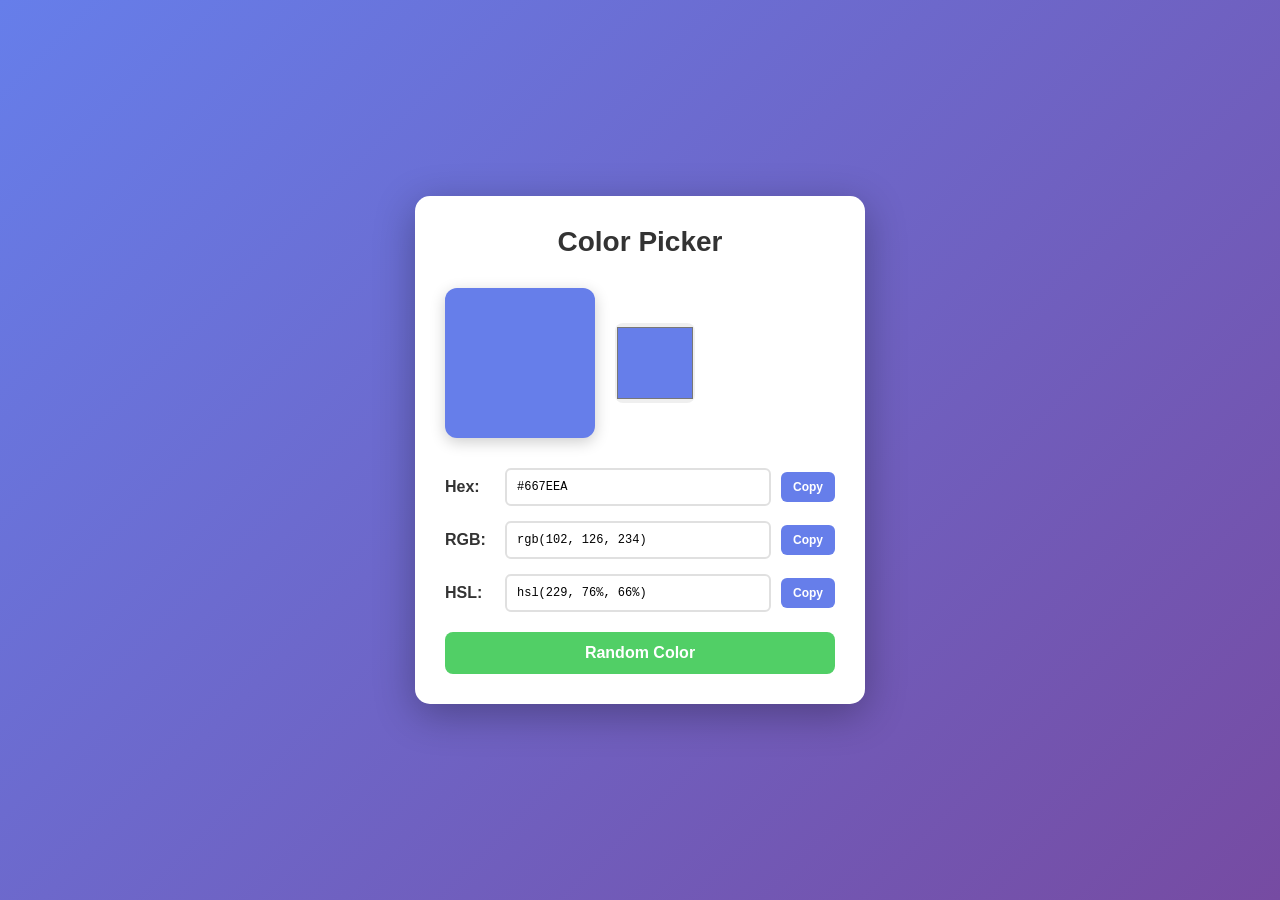
==== tools/color-picker/index.html @ ed9c3b59 "Init: Initial setup" ====
<!DOCTYPE html>
<html lang="en">
<head>
  <meta charset="UTF-8">
  <meta name="viewport" content="width=device-width, initial-scale=1.0">
  <title>Color Picker</title>
  <link rel="stylesheet" href="style.css">
</head>
<body>
  <div class="container">
    <h1>Color Picker</h1>
    <div class="picker-section">
      <div class="color-display" id="colorDisplay"></div>
      <input type="color" id="colorInput" value="#667eea">
    </div>
    <div class="color-info">
      <div class="info-group">
        <label>Hex:</label>
        <input type="text" id="hexValue" readonly>
        <button class="copy-btn" onclick="copyToClipboard('hexValue')">Copy</button>
      </div>
      <div class="info-group">
        <label>RGB:</label>
        <input type="text" id="rgbValue" readonly>
        <button class="copy-btn" onclick="copyToClipboard('rgbValue')">Copy</button>
      </div>
      <div class="info-group">
        <label>HSL:</label>
        <input type="text" id="hslValue" readonly>
        <button class="copy-btn" onclick="copyToClipboard('hslValue')">Copy</button>
      </div>
    </div>
    <button id="randomBtn" class="random-btn">Random Color</button>
  </div>
  <script src="script.js"></script>
</body>
</html>
---- tools/color-picker/style.css ----
* {
  margin: 0;
  padding: 0;
  box-sizing: border-box;
}

body {
  font-family: -apple-system, BlinkMacSystemFont, 'Segoe UI', Roboto, sans-serif;
  background: linear-gradient(135deg, #667eea 0%, #764ba2 100%);
  min-height: 100vh;
  display: flex;
  justify-content: center;
  align-items: center;
  padding: 20px;
}

.container {
  background: white;
  border-radius: 15px;
  padding: 30px;
  box-shadow: 0 10px 40px rgba(0, 0, 0, 0.3);
  max-width: 450px;
  width: 100%;
}

h1 {
  text-align: center;
  color: #333;
  margin-bottom: 30px;
  font-size: 28px;
}

.picker-section {
  display: flex;
  gap: 20px;
  margin-bottom: 30px;
  align-items: center;
}

.color-display {
  width: 150px;
  height: 150px;
  border-radius: 12px;
  box-shadow: 0 4px 15px rgba(0, 0, 0, 0.2);
  background: #667eea;
}

#colorInput {
  width: 80px;
  height: 80px;
  border: none;
  border-radius: 8px;
  cursor: pointer;
}

.color-info {
  display: flex;
  flex-direction: column;
  gap: 15px;
  margin-bottom: 20px;
}

.info-group {
  display: flex;
  align-items: center;
  gap: 10px;
}

.info-group label {
  min-width: 50px;
  font-weight: 600;
  color: #333;
}

.info-group input {
  flex: 1;
  padding: 10px;
  border: 2px solid #e0e0e0;
  border-radius: 6px;
  font-family: 'Courier New', monospace;
  font-size: 12px;
}

.copy-btn {
  padding: 8px 12px;
  background: #667eea;
  color: white;
  border: none;
  border-radius: 6px;
  cursor: pointer;
  font-size: 12px;
  font-weight: 600;
  transition: all 0.3s ease;
}

.copy-btn:hover {
  background: #5568d3;
}

.random-btn {
  width: 100%;
  padding: 12px;
  background: #51cf66;
  color: white;
  border: none;
  border-radius: 8px;
  font-size: 16px;
  font-weight: 600;
  cursor: pointer;
  transition: all 0.3s ease;
}

.random-btn:hover {
  background: #37b24d;
  transform: translateY(-2px);
}
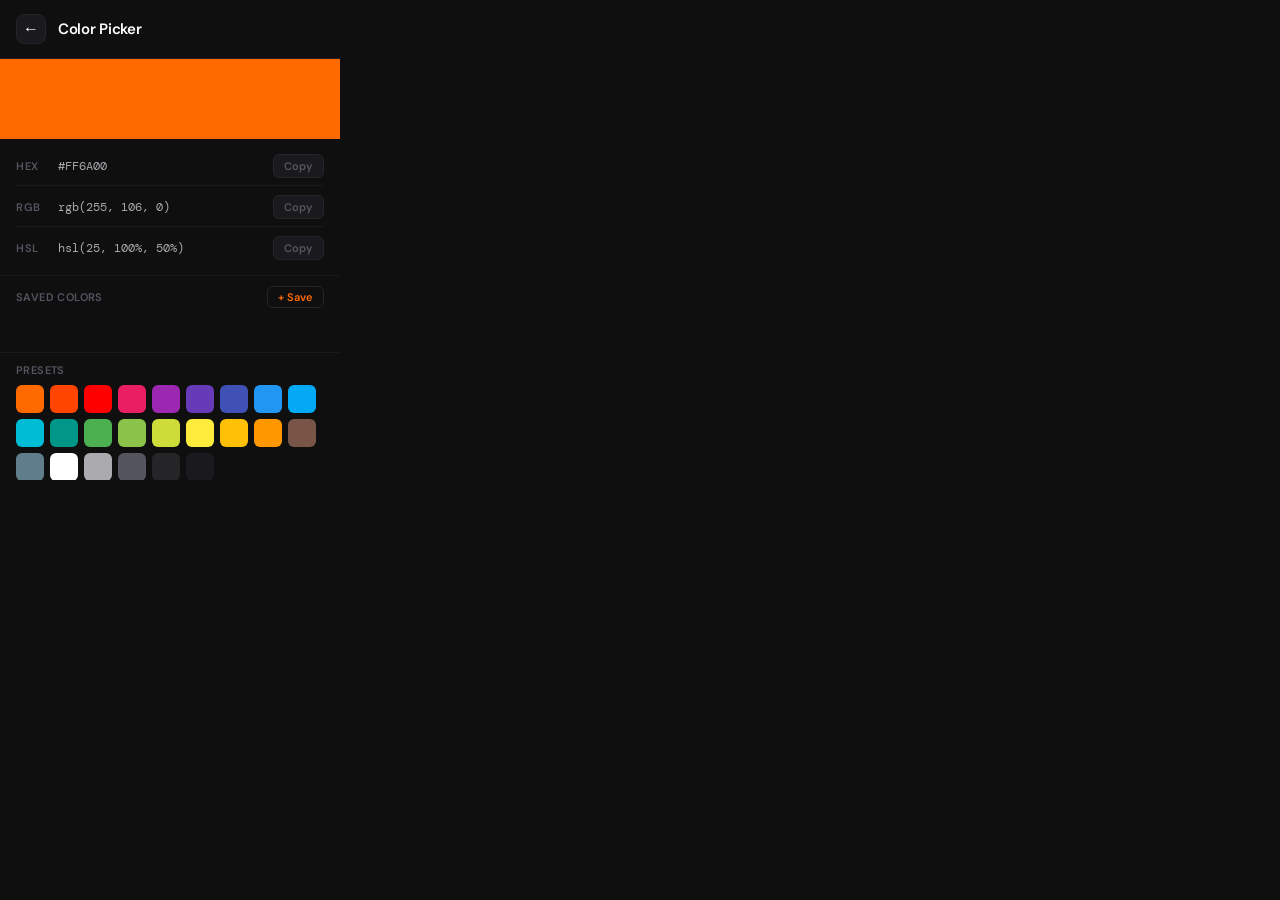
==== commit 68fb5e10: "fix : added important features" ====
--- a/tools/color-picker/index.html
+++ b/tools/color-picker/index.html
@@ -3,35 +3,60 @@
 <head>
   <meta charset="UTF-8">
   <meta name="viewport" content="width=device-width, initial-scale=1.0">
-  <title>Color Picker</title>
+  <title>Color Picker — EasyKit</title>
   <link rel="stylesheet" href="style.css">
 </head>
 <body>
-  <div class="container">
-    <h1>Color Picker</h1>
-    <div class="picker-section">
-      <div class="color-display" id="colorDisplay"></div>
-      <input type="color" id="colorInput" value="#667eea">
+
+  <!-- Top Bar -->
+  <div class="topbar">
+    <button id="btn-back" class="back-btn">&#8592;</button>
+    <span class="tool-title">Color Picker</span>
+  </div>
+
+  <!-- Color Preview -->
+  <div class="color-preview" id="color-preview">
+    <input type="color" id="color-input" value="#ff6a00" />
+  </div>
+
+  <!-- Color Values -->
+  <div class="color-values">
+
+    <div class="value-row">
+      <span class="value-label">HEX</span>
+      <span class="value-text" id="val-hex">#FF6A00</span>
+      <button class="btn-copy-val" data-target="val-hex">Copy</button>
     </div>
-    <div class="color-info">
-      <div class="info-group">
-        <label>Hex:</label>
-        <input type="text" id="hexValue" readonly>
-        <button class="copy-btn" onclick="copyToClipboard('hexValue')">Copy</button>
-      </div>
-      <div class="info-group">
-        <label>RGB:</label>
-        <input type="text" id="rgbValue" readonly>
-        <button class="copy-btn" onclick="copyToClipboard('rgbValue')">Copy</button>
-      </div>
-      <div class="info-group">
-        <label>HSL:</label>
-        <input type="text" id="hslValue" readonly>
-        <button class="copy-btn" onclick="copyToClipboard('hslValue')">Copy</button>
-      </div>
+
+    <div class="value-row">
+      <span class="value-label">RGB</span>
+      <span class="value-text" id="val-rgb">rgb(255, 106, 0)</span>
+      <button class="btn-copy-val" data-target="val-rgb">Copy</button>
     </div>
-    <button id="randomBtn" class="random-btn">Random Color</button>
+
+    <div class="value-row">
+      <span class="value-label">HSL</span>
+      <span class="value-text" id="val-hsl">hsl(25, 100%, 50%)</span>
+      <button class="btn-copy-val" data-target="val-hsl">Copy</button>
+    </div>
+
   </div>
+
+  <!-- Saved Colors -->
+  <div class="saved-section">
+    <div class="saved-header">
+      <span class="saved-title">Saved Colors</span>
+      <button class="btn-save" id="btn-save">+ Save</button>
+    </div>
+    <div class="saved-colors" id="saved-colors"></div>
+  </div>
+
+  <!-- Presets -->
+  <div class="presets-section">
+    <div class="saved-title" style="padding: 0 16px 8px;">Presets</div>
+    <div class="presets" id="presets"></div>
+  </div>
+
   <script src="script.js"></script>
 </body>
-</html>
+</html>
--- a/tools/color-picker/style.css
+++ b/tools/color-picker/style.css
@@ -1,116 +1,236 @@
-* {
+@import url('https://fonts.googleapis.com/css2?family=DM+Sans:wght@300;400;500;600&family=DM+Mono:wght@400&display=swap');
+
+*, *::before, *::after {
+  box-sizing: border-box;
   margin: 0;
   padding: 0;
-  box-sizing: border-box;
 }
 
 body {
-  font-family: -apple-system, BlinkMacSystemFont, 'Segoe UI', Roboto, sans-serif;
-  background: linear-gradient(135deg, #667eea 0%, #764ba2 100%);
-  min-height: 100vh;
-  display: flex;
-  justify-content: center;
-  align-items: center;
-  padding: 20px;
-}
-
-.container {
-  background: white;
-  border-radius: 15px;
-  padding: 30px;
-  box-shadow: 0 10px 40px rgba(0, 0, 0, 0.3);
-  max-width: 450px;
-  width: 100%;
-}
-
-h1 {
-  text-align: center;
-  color: #333;
-  margin-bottom: 30px;
-  font-size: 28px;
-}
-
-.picker-section {
-  display: flex;
-  gap: 20px;
-  margin-bottom: 30px;
-  align-items: center;
-}
-
-.color-display {
-  width: 150px;
-  height: 150px;
-  border-radius: 12px;
-  box-shadow: 0 4px 15px rgba(0, 0, 0, 0.2);
-  background: #667eea;
-}
-
-#colorInput {
-  width: 80px;
-  height: 80px;
-  border: none;
-  border-radius: 8px;
-  cursor: pointer;
-}
-
-.color-info {
+  width: 340px;
+  height: 480px;
+  font-family: 'DM Sans', sans-serif;
+  background-color: #0f0f10;
+  color: #ffffff;
   display: flex;
   flex-direction: column;
-  gap: 15px;
-  margin-bottom: 20px;
-}
-
-.info-group {
-  display: flex;
-  align-items: center;
-  gap: 10px;
-}
-
-.info-group label {
-  min-width: 50px;
-  font-weight: 600;
-  color: #333;
-}
-
-.info-group input {
-  flex: 1;
-  padding: 10px;
-  border: 2px solid #e0e0e0;
-  border-radius: 6px;
-  font-family: 'Courier New', monospace;
-  font-size: 12px;
-}
-
-.copy-btn {
-  padding: 8px 12px;
-  background: #667eea;
-  color: white;
-  border: none;
-  border-radius: 6px;
-  cursor: pointer;
-  font-size: 12px;
-  font-weight: 600;
-  transition: all 0.3s ease;
-}
-
-.copy-btn:hover {
-  background: #5568d3;
-}
-
-.random-btn {
-  width: 100%;
-  padding: 12px;
-  background: #51cf66;
-  color: white;
-  border: none;
+  overflow: hidden;
+}
+
+/* ── Top Bar ── */
+.topbar {
+  display: flex;
+  align-items: center;
+  gap: 12px;
+  padding: 14px 16px;
+  border-bottom: 1px solid #1e1e22;
+  flex-shrink: 0;
+}
+
+.back-btn {
+  background: #1a1a1e;
+  border: 1px solid #252528;
+  color: #ffffff;
+  width: 30px;
+  height: 30px;
   border-radius: 8px;
   font-size: 16px;
-  font-weight: 600;
-  cursor: pointer;
-  transition: all 0.3s ease;
-}
-
-.random-btn:hover {
-  background: #37b24d;
-  transform: translateY(-2px);
-}
+  cursor: pointer;
+  display: flex;
+  align-items: center;
+  justify-content: center;
+  transition: background 0.1s ease;
+  outline: none;
+}
+
+.back-btn:hover {
+  background: #252528;
+  border-color: #ff6a00;
+}
+
+.tool-title {
+  font-size: 15px;
+  font-weight: 600;
+  color: #ffffff;
+  letter-spacing: -0.3px;
+}
+
+/* ── Color Preview ── */
+.color-preview {
+  height: 80px;
+  display: flex;
+  align-items: center;
+  justify-content: center;
+  background: #ff6a00;
+  cursor: pointer;
+  flex-shrink: 0;
+  transition: background 0.1s ease;
+}
+
+.color-preview input[type="color"] {
+  opacity: 0;
+  width: 100%;
+  height: 100%;
+  cursor: pointer;
+  border: none;
+  padding: 0;
+}
+
+/* ── Color Values ── */
+.color-values {
+  display: flex;
+  flex-direction: column;
+  padding: 8px 16px;
+  gap: 2px;
+  border-bottom: 1px solid #1a1a1e;
+  flex-shrink: 0;
+}
+
+.value-row {
+  display: flex;
+  align-items: center;
+  gap: 10px;
+  padding: 7px 0;
+  border-bottom: 1px solid #1a1a1e;
+}
+
+.value-row:last-child {
+  border-bottom: none;
+}
+
+.value-label {
+  font-size: 11px;
+  font-weight: 600;
+  color: #555560;
+  letter-spacing: 0.5px;
+  width: 32px;
+  flex-shrink: 0;
+}
+
+.value-text {
+  font-family: 'DM Mono', monospace;
+  font-size: 12px;
+  color: #aaaaaf;
+  flex: 1;
+}
+
+.btn-copy-val {
+  background: #1a1a1e;
+  border: 1px solid #252528;
+  border-radius: 6px;
+  padding: 4px 10px;
+  font-family: 'DM Sans', sans-serif;
+  font-size: 11px;
+  font-weight: 600;
+  color: #555560;
+  cursor: pointer;
+  transition: all 0.1s ease;
+  outline: none;
+  flex-shrink: 0;
+}
+
+.btn-copy-val:hover {
+  border-color: #ff6a00;
+  color: #ff6a00;
+}
+
+.btn-copy-val.copied {
+  border-color: #4caf50;
+  color: #4caf50;
+}
+
+/* ── Saved Section ── */
+.saved-section {
+  padding: 10px 16px 8px;
+  border-bottom: 1px solid #1a1a1e;
+  flex-shrink: 0;
+}
+
+.saved-header {
+  display: flex;
+  align-items: center;
+  justify-content: space-between;
+  margin-bottom: 8px;
+}
+
+.saved-title {
+  font-size: 11px;
+  font-weight: 600;
+  color: #555560;
+  letter-spacing: 0.4px;
+  text-transform: uppercase;
+}
+
+.btn-save {
+  background: transparent;
+  border: 1px solid #252528;
+  border-radius: 6px;
+  padding: 3px 10px;
+  font-family: 'DM Sans', sans-serif;
+  font-size: 11px;
+  font-weight: 600;
+  color: #ff6a00;
+  cursor: pointer;
+  transition: all 0.1s ease;
+  outline: none;
+}
+
+.btn-save:hover {
+  background: #2b1a00;
+  border-color: #ff6a00;
+}
+
+.saved-colors {
+  display: flex;
+  flex-wrap: wrap;
+  gap: 6px;
+  min-height: 28px;
+}
+
+.saved-swatch {
+  width: 28px;
+  height: 28px;
+  border-radius: 6px;
+  cursor: pointer;
+  border: 2px solid transparent;
+  transition: border-color 0.1s ease, transform 0.1s ease;
+  flex-shrink: 0;
+}
+
+.saved-swatch:hover {
+  border-color: #ffffff;
+  transform: scale(1.1);
+}
+
+/* ── Presets ── */
+.presets-section {
+  flex: 1;
+  overflow-y: auto;
+  padding-top: 10px;
+  scrollbar-width: none;
+}
+
+.presets-section::-webkit-scrollbar {
+  display: none;
+}
+
+.presets {
+  display: flex;
+  flex-wrap: wrap;
+  gap: 6px;
+  padding: 0 16px 12px;
+}
+
+.preset-swatch {
+  width: 28px;
+  height: 28px;
+  border-radius: 6px;
+  cursor: pointer;
+  border: 2px solid transparent;
+  transition: border-color 0.1s ease, transform 0.1s ease;
+}
+
+.preset-swatch:hover {
+  border-color: #ffffff;
+  transform: scale(1.1);
+}
